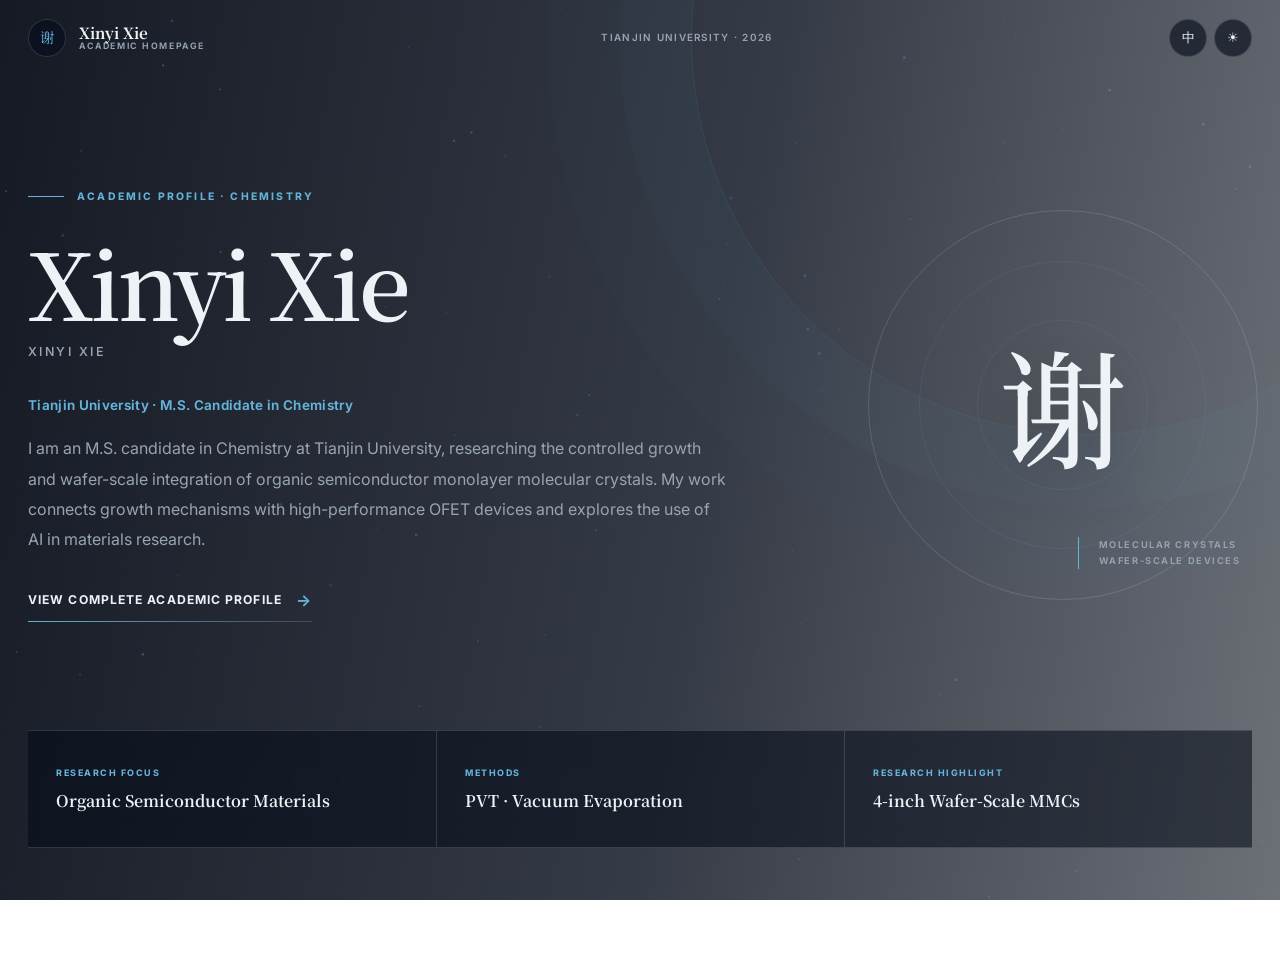
==== index.html @ 8b13adaa "first commit" ====
<!DOCTYPE html>
<html lang="en" data-theme="dark">
<head>
  <meta charset="UTF-8">
  <meta name="viewport" content="width=device-width, initial-scale=1.0">
  <meta name="description" content="Xinyi Xie — Chemistry researcher at Tianjin University.">
  <title>Xinyi Xie — Academic Homepage</title>
  <link rel="preconnect" href="https://fonts.googleapis.com">
  <link rel="preconnect" href="https://fonts.gstatic.com" crossorigin>
  <link href="https://fonts.googleapis.com/css2?family=Inter:wght@300;400;500;600;700&family=Noto+Serif+SC:wght@400;500;600;700&family=Playfair+Display:wght@500;600&display=swap" rel="stylesheet">
  <script>document.documentElement.dataset.theme=localStorage.getItem('theme')||'dark';</script>
  <link rel="stylesheet" href="assets/home.css">
</head>
<body class="home-xinyi">
  <canvas id="starfield" aria-hidden="true"></canvas>

  <header class="topbar" id="topbar">
    <div class="topbar-inner">
      <a class="identity" href="#top" aria-label="Xinyi Xie home">
        <span class="identity-mark">谢</span>
        <span class="identity-copy"><span class="identity-name">Xinyi Xie</span><span class="identity-label">Academic Homepage</span></span>
      </a>
      <p class="top-meta">TIANJIN UNIVERSITY · 2026</p>
      <div class="controls">
        <button class="control" id="langToggle" type="button" aria-label="Switch language">中</button>
        <button class="control" id="themeToggle" type="button" aria-label="Switch theme"><span id="themeIcon">☀</span></button>
      </div>
    </div>
  </header>

  <main class="home-main" id="top">
    <section class="hero">
      <div class="hero-grid">
        <div class="hero-copy">
          <p class="eyebrow" data-i18n="eyebrow">Academic Profile · Chemistry</p>
          <h1 data-i18n="name">谢欣怡</h1>
          <p class="english-name">XINYI XIE</p>
          <p class="role" data-i18n="role">天津大学 · 化学硕士研究生</p>
          <p class="introduction" data-i18n="intro">我是天津大学化学硕士研究生，主要研究有机半导体单分子层晶体的可控制备与晶圆级集成，关注从生长机制到高性能 OFET 器件的完整链路，并探索 AI 在材料研究中的应用。</p>
          <a class="profile-link" href="profile.html"><span data-i18n="profile_link">查看完整学术档案</span><span class="profile-arrow">→</span></a>
        </div>
        <div class="hero-mark" aria-hidden="true">
          <span class="mark-ring"></span>
          <span class="mark-character">谢</span>
          <span class="mark-caption">MOLECULAR CRYSTALS<br>WAFER-SCALE DEVICES</span>
        </div>
      </div>

      <div class="facts" aria-label="Profile highlights">
        <article class="fact"><span class="fact-label" data-i18n="fact1_label">研究方向</span><strong class="fact-value" data-i18n="fact1_value">有机半导体材料</strong></article>
        <article class="fact"><span class="fact-label" data-i18n="fact2_label">研究方法</span><strong class="fact-value" data-i18n="fact2_value">PVT · 真空蒸镀</strong></article>
        <article class="fact"><span class="fact-label" data-i18n="fact3_label">研究亮点</span><strong class="fact-value" data-i18n="fact3_value">4 英寸晶圆级 MMC</strong></article>
      </div>
    </section>
  </main>

  <footer class="home-footer"><span>© 2026 XINYI XIE</span><span>sinyi.xie@gmail.com</span></footer>

  <script>
    window.HOME_COPY = {
      en: {
        title:'Xinyi Xie — Academic Homepage', eyebrow:'Academic Profile · Chemistry', name:'Xinyi Xie',
        role:'Tianjin University · M.S. Candidate in Chemistry',
        intro:'I am an M.S. candidate in Chemistry at Tianjin University, researching the controlled growth and wafer-scale integration of organic semiconductor monolayer molecular crystals. My work connects growth mechanisms with high-performance OFET devices and explores the use of AI in materials research.',
        profile_link:'View Complete Academic Profile', fact1_label:'Research Focus', fact1_value:'Organic Semiconductor Materials', fact2_label:'Methods', fact2_value:'PVT · Vacuum Evaporation', fact3_label:'Research Highlight', fact3_value:'4-inch Wafer-Scale MMCs'
      },
      zh: {
        title:'谢欣怡 — 学术主页', eyebrow:'学术档案 · 化学', name:'谢欣怡',
        role:'天津大学 · 化学硕士研究生',
        intro:'我是天津大学化学硕士研究生，主要研究有机半导体单分子层晶体的可控制备与晶圆级集成，关注从生长机制到高性能 OFET 器件的完整链路，并探索 AI 在材料研究中的应用。',
        profile_link:'查看完整学术档案', fact1_label:'研究方向', fact1_value:'有机半导体材料', fact2_label:'研究方法', fact2_value:'PVT · 真空蒸镀', fact3_label:'研究亮点', fact3_value:'4 英寸晶圆级 MMC'
      }
    };
  </script>
  <script src="assets/home.js"></script>
</body>
</html>
---- assets/home.css ----
:root {
  --text: #142035;
  --muted: #5f6b7a;
  --accent: #2f70ad;
  --accent-rgb: 47, 112, 173;
  --line: rgba(20, 32, 53, .16);
  --surface: rgba(248, 250, 252, .68);
  --control: rgba(255, 255, 255, .68);
  --overlay: linear-gradient(100deg, rgba(247,249,252,.9) 0%, rgba(242,247,251,.74) 54%, rgba(236,244,249,.52) 100%);
  --serif: 'Noto Serif SC', 'Playfair Display', Georgia, serif;
  --sans: 'Inter', -apple-system, BlinkMacSystemFont, 'Segoe UI', 'PingFang SC', 'Microsoft YaHei', sans-serif;
  --bg-img: url('https://images.unsplash.com/photo-1541701494587-cb58502866ab?auto=format&fit=crop&w=1920&q=85');
}

[data-theme="dark"] {
  --text: #eef2f6;
  --muted: #98a4b2;
  --accent: #72b8ed;
  --line: rgba(220, 235, 247, .16);
  --surface: rgba(5, 11, 24, .56);
  --control: rgba(8, 14, 29, .64);
  --overlay: linear-gradient(100deg, rgba(3,8,20,.93) 0%, rgba(3,10,24,.8) 55%, rgba(2,8,20,.58) 100%);
}

.home-xinyi {
  --accent: #65b3d9;
  --accent-rgb: 101, 179, 217;
}

*, *::before, *::after { box-sizing: border-box; margin: 0; padding: 0; }
html { min-height: 100%; scroll-behavior: smooth; }
body {
  min-height: 100svh;
  color: var(--text);
  font-family: var(--sans);
  background: var(--overlay), var(--bg-img);
  background-position: center;
  background-size: cover;
  background-attachment: fixed;
  line-height: 1.7;
  overflow-x: hidden;
  transition: color .35s ease, background .55s ease;
}

body::before {
  content: '';
  position: fixed;
  inset: 0;
  z-index: 0;
  pointer-events: none;
  opacity: .28;
  background-image:
    linear-gradient(rgba(var(--accent-rgb), .06) 1px, transparent 1px),
    linear-gradient(90deg, rgba(var(--accent-rgb), .06) 1px, transparent 1px);
  background-size: 80px 80px;
  mask-image: linear-gradient(90deg, #000, transparent 80%);
  -webkit-mask-image: linear-gradient(90deg, #000, transparent 80%);
}

body::after {
  content: '';
  position: fixed;
  z-index: 0;
  right: -16vw;
  top: -28vw;
  width: 62vw;
  height: 62vw;
  border: 1px solid rgba(var(--accent-rgb), .13);
  border-radius: 50%;
  box-shadow: 0 0 0 72px rgba(var(--accent-rgb), .022), 0 0 0 144px rgba(var(--accent-rgb), .016);
  pointer-events: none;
  animation: breathe 12s ease-in-out infinite alternate;
}

#starfield {
  position: fixed;
  z-index: 0;
  inset: 0;
  width: 100%;
  height: 100%;
  pointer-events: none;
  opacity: .28;
}

[data-theme="dark"] #starfield { opacity: .68; }

a:focus-visible, button:focus-visible { outline: 2px solid var(--accent); outline-offset: 4px; }

.topbar {
  position: fixed;
  z-index: 100;
  top: 0;
  left: 0;
  right: 0;
  height: 76px;
  border-bottom: 1px solid transparent;
  transition: border-color .3s ease, background .3s ease;
}

.topbar.scrolled {
  border-bottom-color: var(--line);
  background: var(--control);
  backdrop-filter: blur(18px) saturate(130%);
  -webkit-backdrop-filter: blur(18px) saturate(130%);
}

.topbar-inner {
  width: min(calc(100% - 56px), 1340px);
  height: 100%;
  margin: auto;
  display: flex;
  align-items: center;
  justify-content: space-between;
  gap: 24px;
}

.identity {
  display: flex;
  align-items: center;
  gap: 13px;
  color: var(--text);
  text-decoration: none;
}

.identity-mark {
  width: 38px;
  height: 38px;
  display: grid;
  place-items: center;
  border: 1px solid var(--line);
  border-radius: 50%;
  color: var(--accent);
  font-family: var(--serif);
  font-size: .9rem;
  background: var(--control);
  backdrop-filter: blur(12px);
  -webkit-backdrop-filter: blur(12px);
}

.identity-copy { display: grid; line-height: 1.15; }
.identity-name { font-family: var(--serif); font-size: .95rem; font-weight: 700; }
.identity-label { color: var(--muted); font-size: .55rem; font-weight: 650; letter-spacing: .18em; text-transform: uppercase; }

.top-meta { color: var(--muted); font-size: .62rem; font-weight: 600; letter-spacing: .13em; text-transform: uppercase; }
.controls { display: flex; gap: 7px; }
.control {
  width: 38px;
  height: 38px;
  display: grid;
  place-items: center;
  border: 1px solid var(--line);
  border-radius: 50%;
  color: var(--text);
  background: var(--control);
  cursor: pointer;
  backdrop-filter: blur(12px);
  -webkit-backdrop-filter: blur(12px);
  transition: color .25s ease, border-color .25s ease, transform .25s ease;
}
.control:hover { color: var(--accent); border-color: rgba(var(--accent-rgb), .45); transform: translateY(-1px); }

.home-main { position: relative; z-index: 1; }
.hero {
  width: min(calc(100% - 56px), 1340px);
  min-height: 100svh;
  margin: 0 auto;
  padding: 130px 0 52px;
  display: grid;
  grid-template-rows: 1fr auto;
  gap: 50px;
}

.hero-grid {
  display: grid;
  grid-template-columns: minmax(0, 1.12fr) minmax(300px, .58fr);
  align-items: center;
  gap: clamp(64px, 9vw, 140px);
}

.hero-copy { max-width: 800px; }
.eyebrow {
  display: flex;
  align-items: center;
  gap: 13px;
  color: var(--accent);
  font-size: .65rem;
  font-weight: 750;
  letter-spacing: .21em;
  text-transform: uppercase;
}
.eyebrow::before { content: ''; width: 36px; height: 1px; background: currentColor; }

.hero h1 {
  margin-top: 30px;
  font-family: var(--serif);
  font-size: clamp(4rem, 7.2vw, 7.5rem);
  font-weight: 600;
  line-height: .98;
  letter-spacing: -.045em;
}

.english-name {
  margin-top: 15px;
  color: var(--muted);
  font-size: .78rem;
  font-weight: 550;
  letter-spacing: .2em;
  text-transform: uppercase;
}

.role {
  margin-top: 32px;
  color: var(--accent);
  font-size: .84rem;
  font-weight: 650;
  letter-spacing: .025em;
}

.introduction {
  max-width: 700px;
  margin-top: 16px;
  color: var(--muted);
  font-size: clamp(.92rem, 1.25vw, 1.04rem);
  line-height: 1.9;
}

.profile-link {
  position: relative;
  margin-top: 32px;
  padding: 0 0 8px;
  display: inline-flex;
  align-items: center;
  gap: 14px;
  color: var(--text);
  font-size: .76rem;
  font-weight: 700;
  letter-spacing: .09em;
  text-decoration: none;
  text-transform: uppercase;
}
.profile-link::after {
  content: '';
  position: absolute;
  left: 0;
  right: 0;
  bottom: 0;
  height: 1px;
  background: linear-gradient(90deg, var(--accent), var(--line));
  transform-origin: left;
  transition: transform .35s ease;
}
.profile-link:hover::after { transform: scaleX(.55); }
.profile-arrow { color: var(--accent); font-size: 1rem; transition: transform .3s ease; }
.profile-link:hover .profile-arrow { transform: translateX(5px); }

.hero-mark {
  position: relative;
  min-height: 420px;
  display: grid;
  place-items: center;
}
.mark-ring {
  position: absolute;
  width: min(31vw, 390px);
  aspect-ratio: 1;
  border: 1px solid var(--line);
  border-radius: 50%;
}
.mark-ring::before, .mark-ring::after {
  content: '';
  position: absolute;
  border: 1px solid rgba(var(--accent-rgb), .13);
  border-radius: 50%;
}
.mark-ring::before { inset: 13%; }
.mark-ring::after { inset: 28%; }
.mark-character {
  position: relative;
  z-index: 1;
  font-family: var(--serif);
  font-size: clamp(5rem, 10vw, 8.5rem);
  font-weight: 500;
  text-shadow: 0 20px 50px rgba(0,0,0,.15);
}
.mark-caption {
  position: absolute;
  right: 3%;
  bottom: 11%;
  padding-left: 20px;
  border-left: 1px solid var(--accent);
  color: var(--muted);
  font-size: .58rem;
  font-weight: 650;
  line-height: 1.7;
  letter-spacing: .17em;
  text-transform: uppercase;
}

.facts {
  display: grid;
  grid-template-columns: repeat(3, 1fr);
  border-top: 1px solid var(--line);
  border-bottom: 1px solid var(--line);
  background: var(--surface);
  backdrop-filter: blur(16px);
  -webkit-backdrop-filter: blur(16px);
}
.fact { min-height: 116px; padding: 23px 28px; display: flex; flex-direction: column; justify-content: center; }
.fact + .fact { border-left: 1px solid var(--line); }
.fact-label { color: var(--accent); font-size: .56rem; font-weight: 750; letter-spacing: .17em; text-transform: uppercase; }
.fact-value { margin-top: 8px; font-family: var(--serif); font-size: 1rem; font-weight: 650; line-height: 1.5; }

.home-footer {
  position: relative;
  z-index: 1;
  width: min(calc(100% - 56px), 1340px);
  min-height: 76px;
  margin: auto;
  display: flex;
  align-items: center;
  justify-content: space-between;
  gap: 20px;
  color: rgba(255,255,255,.6);
  font-size: .58rem;
  letter-spacing: .14em;
  text-transform: uppercase;
}
[data-theme="light"] .home-footer { color: var(--muted); }

.hero-copy > *, .hero-mark, .facts { animation: fadeUp .8s both; }
.hero-copy > :nth-child(2) { animation-delay: .06s; }
.hero-copy > :nth-child(3) { animation-delay: .12s; }
.hero-copy > :nth-child(4) { animation-delay: .18s; }
.hero-copy > :nth-child(5) { animation-delay: .24s; }
.hero-copy > :nth-child(6) { animation-delay: .3s; }
.hero-mark { animation-delay: .12s; }
.facts { animation-delay: .34s; }

@keyframes fadeUp { from { opacity: 0; transform: translateY(18px); } to { opacity: 1; transform: translateY(0); } }
@keyframes breathe { to { transform: scale(1.04) translate(-2vw, 2vw); } }

@media (max-width: 900px) {
  .top-meta { display: none; }
  .hero { padding-top: 112px; }
  .hero-grid { grid-template-columns: minmax(0,1fr) 280px; gap: 35px; }
  .hero h1 { font-size: clamp(3.6rem, 10vw, 6rem); }
  .hero-mark { min-height: 340px; }
}

@media (max-width: 700px) {
  body { background-attachment: scroll; }
  body::before { background-size: 54px 54px; }
  .topbar { height: 68px; }
  .topbar-inner, .hero, .home-footer { width: calc(100% - 32px); }
  .identity-copy { display: none; }
  .hero { min-height: auto; padding: 100px 0 34px; gap: 38px; }
  .hero-grid { grid-template-columns: 1fr; gap: 30px; }
  .hero-mark { order: -1; min-height: 280px; }
  .mark-ring { width: min(76vw, 300px); }
  .mark-character { font-size: 5.8rem; }
  .mark-caption { right: 8%; bottom: 3%; }
  .hero h1 { font-size: clamp(3.4rem, 17vw, 5rem); }
  .introduction { font-size: .9rem; }
  .facts { grid-template-columns: 1fr; }
  .fact { min-height: 96px; padding: 19px 20px; }
  .fact + .fact { border-left: 0; border-top: 1px solid var(--line); }
  .home-footer { min-height: 94px; flex-direction: column; justify-content: center; text-align: center; }
}

@media (prefers-reduced-motion: reduce) {
  *, *::before, *::after { animation-duration: .01ms !important; animation-iteration-count: 1 !important; transition-duration: .01ms !important; }
}
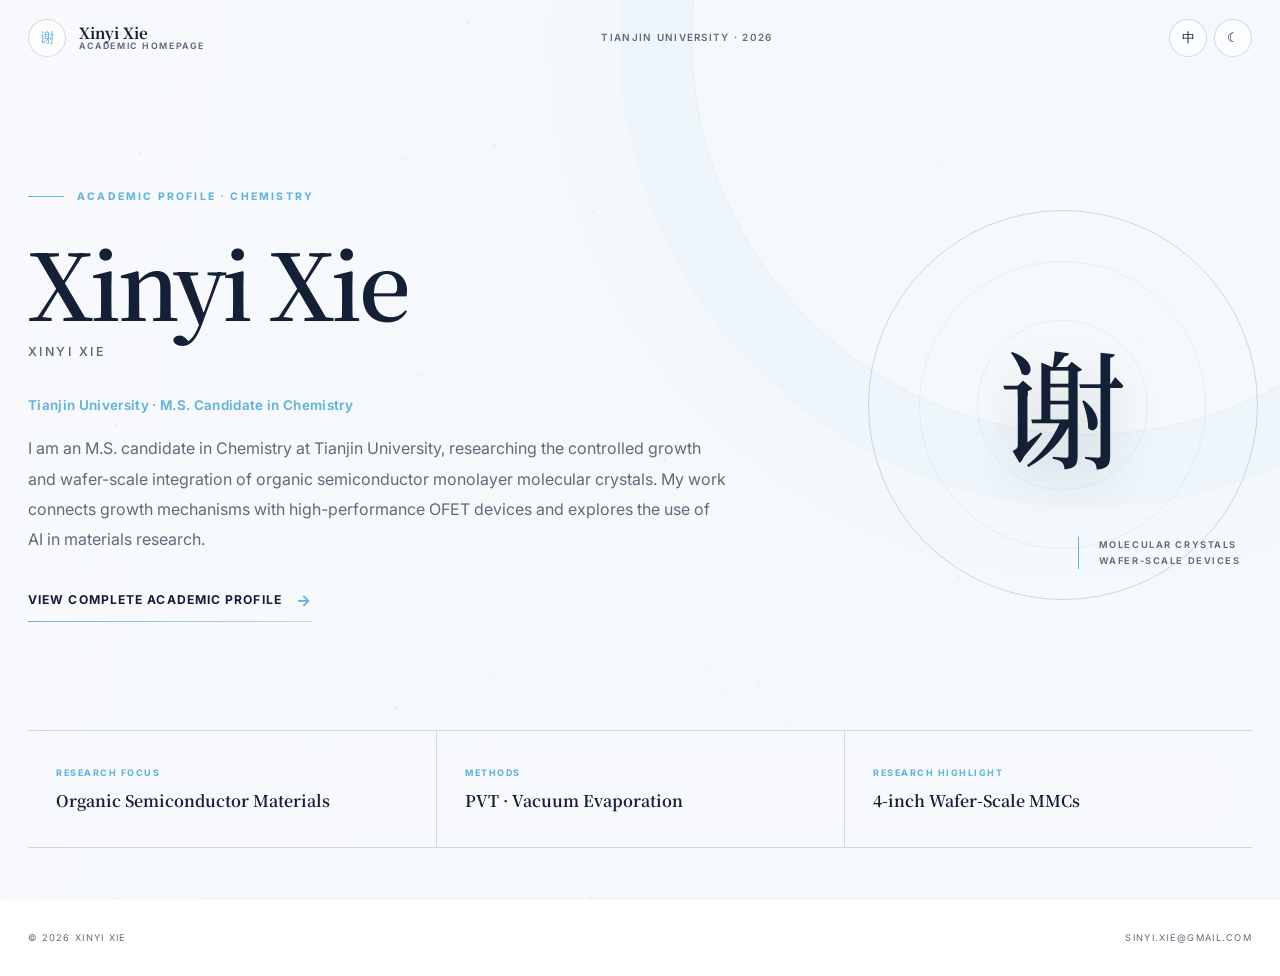
==== commit 6f962c41: "feat: sync theme with local time" ====
--- a/index.html
+++ b/index.html
@@ -8,7 +8,7 @@
   <link rel="preconnect" href="https://fonts.googleapis.com">
   <link rel="preconnect" href="https://fonts.gstatic.com" crossorigin>
   <link href="https://fonts.googleapis.com/css2?family=Inter:wght@300;400;500;600;700&family=Noto+Serif+SC:wght@400;500;600;700&family=Playfair+Display:wght@500;600&display=swap" rel="stylesheet">
-  <script>document.documentElement.dataset.theme=localStorage.getItem('theme')||'dark';</script>
+  <script>(()=>{const hour=new Date().getHours();document.documentElement.dataset.theme=hour>=7&&hour<19?'light':'dark';})();</script>
   <link rel="stylesheet" href="assets/home.css">
 </head>
 <body class="home-xinyi">
